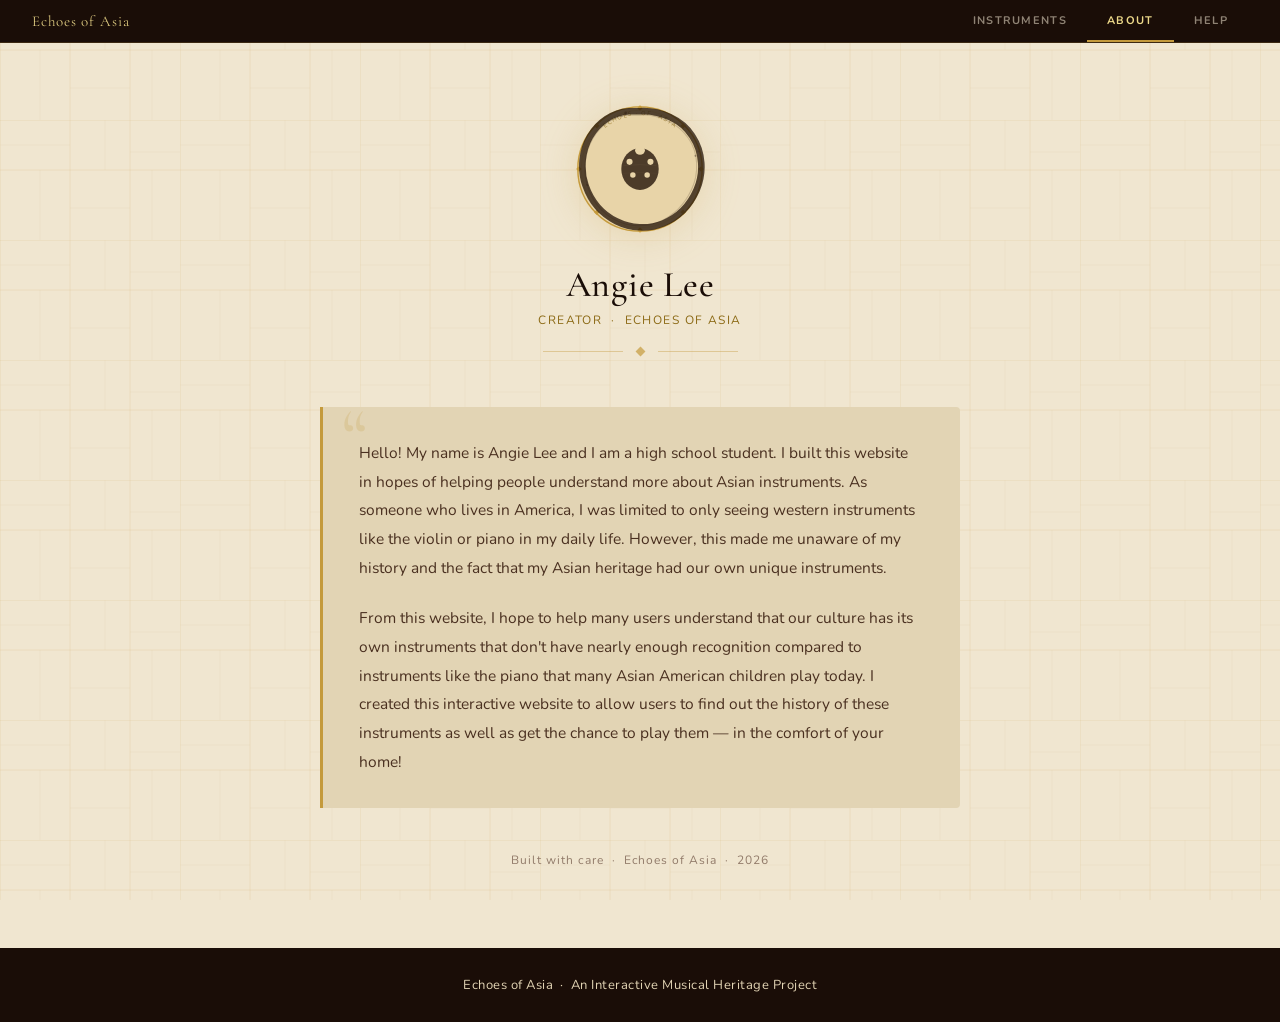
==== about.html @ 05182fd3 "Try ink brush + xun silhouette logo design" ====
<!DOCTYPE html>
<html lang="en">
<head>
  <meta charset="UTF-8"/>
  <meta name="viewport" content="width=device-width, initial-scale=1.0"/>
  <title>About · Echoes of Asia</title>
  <link rel="preconnect" href="https://fonts.googleapis.com">
  <link rel="preconnect" href="https://fonts.gstatic.com" crossorigin>
  <link href="https://fonts.googleapis.com/css2?family=Cormorant+Garamond:wght@300;400;500;600;700&family=Nunito:wght@400;600;700&display=swap" rel="stylesheet">
  <link rel="stylesheet" href="styles.css"/>
  <style>
    .about-page { max-width: 720px; margin: 0 auto; padding: 60px 40px 80px; }

    .about-nav {
      display: flex;
      align-items: center;
      justify-content: space-between;
      padding: 18px 40px;
      max-width: 720px;
      margin: 0 auto;
    }

    .about-hero {
      text-align: center;
      margin-bottom: 52px;
      position: relative;
    }

    .about-avatar {
      width: 96px;
      height: 96px;
      border-radius: 50%;
      border: 2px solid var(--gold);
      margin: 0 auto 24px;
      display: flex;
      align-items: center;
      justify-content: center;
      background: var(--parchment-dark);
      overflow: hidden;
    }

    /* Ink-brush monogram inside the avatar circle */
    .about-avatar svg { width: 56px; height: 56px; color: var(--ink-mid); }

    .about-name {
      font-family: var(--font-display);
      font-size: 36px;
      font-weight: 500;
      color: var(--ink);
      letter-spacing: 0.02em;
      margin-bottom: 6px;
    }

    .about-role {
      font-size: 12px;
      letter-spacing: 0.12em;
      text-transform: uppercase;
      color: var(--gold-dark);
      margin-bottom: 20px;
    }

    .about-divider {
      display: flex;
      align-items: center;
      gap: 14px;
      justify-content: center;
      margin: 0 auto 48px;
    }
    .about-divider .line { flex: 1; max-width: 80px; height: 1px; background: var(--gold); opacity: 0.4; }
    .about-divider .diamond {
      width: 7px; height: 7px;
      background: var(--gold);
      transform: rotate(45deg);
      opacity: 0.7;
    }

    .about-body {
      background: var(--parchment-dark);
      border-left: 3px solid var(--gold);
      padding: 32px 36px;
      border-radius: 0 4px 4px 0;
      position: relative;
    }

    .about-body::before {
      content: '\201C';
      font-family: var(--font-display);
      font-size: 80px;
      color: var(--gold);
      opacity: 0.2;
      position: absolute;
      top: -10px;
      left: 18px;
      line-height: 1;
      pointer-events: none;
    }

    .about-body p {
      font-family: var(--font-body);
      font-size: 15.5px;
      line-height: 1.85;
      color: var(--ink-mid);
      position: relative;
      z-index: 1;
    }

    .about-footer-note {
      text-align: center;
      margin-top: 44px;
      font-size: 12px;
      letter-spacing: 0.08em;
      color: var(--ink-light);
      opacity: 0.8;
    }

    @media (max-width: 680px) {
      .about-page { padding: 40px 20px 60px; }
      .about-nav  { padding: 18px 20px; }
      .about-body { padding: 24px 22px; }
      .about-name { font-size: 28px; }
    }
  </style>
</head>
<body>
<div class="page-content">

  <!-- TOP NAV -->
  <nav class="top-nav">
    <a href="index.html" class="top-nav-brand">Echoes of Asia</a>
    <a href="index.html" class="top-nav-tab">Instruments</a>
    <a href="about.html" class="top-nav-tab active">About</a>
    <a href="help.html"  class="top-nav-tab">Help</a>
  </nav>

  <div class="about-page">

    <!-- HERO -->
    <div class="about-hero">
      <div class="about-logo-wrap">
        <svg class="about-logo-mark" viewBox="0 0 240 240" fill="none" xmlns="http://www.w3.org/2000/svg" aria-label="Echoes of Asia">
          <defs><path id="about-logo-arc" d="M 22,120 A 98,98 0 0 1 218,120"/></defs>
          <!-- Parchment fill -->
          <circle cx="120" cy="120" r="115" fill="#E8D4A8"/>
          <!-- Double border -->
          <circle cx="120" cy="120" r="113" stroke="#C49A3C" stroke-width="2.5"/>
          <circle cx="120" cy="120" r="107" stroke="#C49A3C" stroke-width="0.7" stroke-opacity="0.5"/>
          <!-- 8 diamond marks -->
          <g fill="#C49A3C">
            <rect transform="translate(120,9) rotate(45)"       x="-3.5" y="-3.5" width="7" height="7"/>
            <rect transform="translate(198.5,41.5) rotate(45)"  x="-3.5" y="-3.5" width="7" height="7"/>
            <rect transform="translate(231,120) rotate(45)"     x="-3.5" y="-3.5" width="7" height="7"/>
            <rect transform="translate(198.5,198.5) rotate(45)" x="-3.5" y="-3.5" width="7" height="7"/>
            <rect transform="translate(120,231) rotate(45)"     x="-3.5" y="-3.5" width="7" height="7"/>
            <rect transform="translate(41.5,198.5) rotate(45)"  x="-3.5" y="-3.5" width="7" height="7"/>
            <rect transform="translate(9,120) rotate(45)"       x="-3.5" y="-3.5" width="7" height="7"/>
            <rect transform="translate(41.5,41.5) rotate(45)"   x="-3.5" y="-3.5" width="7" height="7"/>
          </g>
          <!-- Arced name text -->
          <text font-family="Nunito,sans-serif" font-size="10.5" fill="#8B6914" fill-opacity="0.78" letter-spacing="2.8">
            <textPath href="#about-logo-arc" startOffset="50%" text-anchor="middle">ECHOES · OF · ASIA</textPath>
          </text>
          <!-- Ink brush outer ring -->
          <path d="M 120,15 C 157,13 196,30 215,60 C 235,90 236,128 223,158 C 210,188 189,208 162,219 C 135,230 103,228 77,215 C 51,202 31,179 21,150 C 11,121 14,87 29,61 C 44,35 70,17 100,15 Z" stroke="#2A1A0E" stroke-width="12" stroke-opacity="0.78" fill="none" stroke-linecap="round" stroke-linejoin="round"/>
          <!-- Secondary inner ring for layered brush feel -->
          <path d="M 120,22 C 154,20 190,37 208,64 C 227,91 227,129 214,157 C 201,185 181,205 155,216 C 129,227 100,225 76,213 C 52,201 34,180 25,152 C 16,124 19,91 34,65 C 49,39 74,23 102,22 Z" stroke="#2A1A0E" stroke-width="2" stroke-opacity="0.18" fill="none"/>
          <!-- Ink splatter dots -->
          <g fill="#2A1A0E">
            <circle cx="94"  cy="18"  r="2.5" opacity="0.40"/>
            <circle cx="87"  cy="24"  r="1.5" opacity="0.26"/>
            <circle cx="221" cy="96"  r="2"   opacity="0.36"/>
            <circle cx="226" cy="88"  r="1.5" opacity="0.24"/>
            <circle cx="24"  cy="149" r="2"   opacity="0.32"/>
          </g>
          <!-- Xun silhouette -->
          <ellipse cx="120" cy="120" rx="34" ry="38" fill="#2A1A0E" fill-opacity="0.82"/>
          <ellipse cx="120" cy="86" rx="9" ry="8" fill="#E8D4A8"/>
          <circle cx="101" cy="107" r="5.5" fill="#E8D4A8"/>
          <circle cx="139" cy="107" r="5.5" fill="#E8D4A8"/>
          <circle cx="107" cy="131" r="5"   fill="#E8D4A8"/>
          <circle cx="133" cy="131" r="5"   fill="#E8D4A8"/>
          <path d="M 90,114 Q 120,110 150,114" stroke="#E8D4A8" stroke-width="0.8" stroke-opacity="0.10" fill="none"/>
          <path d="M 88,128 Q 120,124 152,128" stroke="#E8D4A8" stroke-width="0.6" stroke-opacity="0.08" fill="none"/>
        </svg>
      </div>
      <h1 class="about-name">Angie Lee</h1>
      <p class="about-role">Creator &nbsp;·&nbsp; Echoes of Asia</p>

      <div class="about-divider">
        <div class="line"></div>
        <div class="diamond"></div>
        <div class="line"></div>
      </div>
    </div>

    <!-- BIO -->
    <div class="about-body">
      <p>
        Hello! My name is Angie Lee and I am a high school student. I built this website in hopes of helping people understand more about Asian instruments. As someone who lives in America, I was limited to only seeing western instruments like the violin or piano in my daily life. However, this made me unaware of my history and the fact that my Asian heritage had our own unique instruments.
      </p>
      <br>
      <p>
        From this website, I hope to help many users understand that our culture has its own instruments that don't have nearly enough recognition compared to instruments like the piano that many Asian American children play today. I created this interactive website to allow users to find out the history of these instruments as well as get the chance to play them — in the comfort of your home!
      </p>
    </div>

    <p class="about-footer-note">Built with care &nbsp;·&nbsp; Echoes of Asia &nbsp;·&nbsp; 2026</p>

  </div>

  <footer class="site-footer">
    Echoes of Asia &nbsp;·&nbsp; An Interactive Musical Heritage Project
  </footer>

</div>
</body>
</html>
---- styles.css ----
:root {
  --parchment:      #F0E6D0;
  --parchment-dark: #E2D4B4;
  --parchment-deep: #CEBC96;
  --ink:            #1A0D07;
  --ink-mid:        #4A3020;
  --ink-light:      #7A6050;
  --gold:           #C49A3C;
  --gold-dark:      #8B6914;
  --gold-pale:      #EDD98A;
  --vermillion:     #8B2A1A;
  --sage:           #4A6741;
  --sage-light:     #7A9A6A;

  --font-display: 'Cormorant Garamond', Georgia, serif;
  --font-body:    'Nunito', sans-serif;
}

* { box-sizing: border-box; margin: 0; padding: 0; }

body {
  background-color: var(--parchment);
  font-family: var(--font-body);
  color: var(--ink);
  min-height: 100vh;
  overflow-x: hidden;
}

/* ── SHOJI SCREEN BACKGROUND ── */
body::before {
  content: '';
  position: fixed;
  inset: 0;
  pointer-events: none;
  z-index: 0;
  background-image: url("data:image/svg+xml,%3Csvg xmlns='http://www.w3.org/2000/svg' width='180' height='120'%3E%3C!-- tile border lines (align with adjacent tiles to form continuous grid) --%3E%3Cline x1='0' y1='0' x2='180' y2='0' stroke='%23C49A3C' stroke-width='1' opacity='0.18'/%3E%3Cline x1='0' y1='0' x2='0' y2='120' stroke='%23C49A3C' stroke-width='1' opacity='0.18'/%3E%3C!-- primary interior — full-span, unequal divisions --%3E%3Cline x1='0' y1='50' x2='180' y2='50' stroke='%23C49A3C' stroke-width='0.9' opacity='0.15'/%3E%3Cline x1='70' y1='0' x2='70' y2='120' stroke='%23C49A3C' stroke-width='0.9' opacity='0.15'/%3E%3Cline x1='130' y1='0' x2='130' y2='120' stroke='%23C49A3C' stroke-width='0.9' opacity='0.15'/%3E%3C!-- secondary — partial lines (T-intersections, shoji character) --%3E%3Cline x1='0' y1='25' x2='70' y2='25' stroke='%23C49A3C' stroke-width='0.5' opacity='0.1'/%3E%3Cline x1='105' y1='0' x2='105' y2='50' stroke='%23C49A3C' stroke-width='0.5' opacity='0.1'/%3E%3Cline x1='130' y1='32' x2='180' y2='32' stroke='%23C49A3C' stroke-width='0.5' opacity='0.1'/%3E%3Cline x1='40' y1='50' x2='40' y2='120' stroke='%23C49A3C' stroke-width='0.5' opacity='0.1'/%3E%3Cline x1='70' y1='88' x2='130' y2='88' stroke='%23C49A3C' stroke-width='0.5' opacity='0.1'/%3E%3Cline x1='152' y1='50' x2='152' y2='120' stroke='%23C49A3C' stroke-width='0.5' opacity='0.1'/%3E%3C/svg%3E");
  background-size: 180px 120px;
  background-repeat: repeat;
}

.page-content { position: relative; z-index: 1; }

/* ── SITE HEADER ── */
.site-header {
  background: var(--parchment-dark);
  border-bottom: 2px solid var(--gold);
  padding: 56px 32px 48px;
  text-align: center;
  position: relative;
  overflow: hidden;
}

.header-nature {
  position: absolute;
  inset: 0;
  width: 100%;
  height: 100%;
  opacity: 0.09;
  pointer-events: none;
}

/* ── TOP NAV TABS ── */
.top-nav {
  background: var(--ink);
  display: flex;
  align-items: stretch;
  padding: 0 32px;
  position: sticky;
  top: 0;
  z-index: 100;
  border-bottom: 1px solid rgba(196,154,60,0.2);
}

.top-nav-brand {
  font-family: var(--font-display);
  font-size: 15px;
  color: var(--gold-pale);
  letter-spacing: 0.06em;
  text-decoration: none;
  padding: 12px 0;
  margin-right: auto;
  opacity: 0.9;
  align-self: center;
}

.top-nav-tab {
  font-family: var(--font-body);
  font-size: 11px;
  font-weight: 700;
  letter-spacing: 0.12em;
  text-transform: uppercase;
  color: rgba(240,230,208,0.55);
  text-decoration: none;
  padding: 0 20px;
  display: flex;
  align-items: center;
  border-bottom: 2px solid transparent;
  transition: color 0.18s, border-color 0.18s;
}

.top-nav-tab:hover { color: var(--gold-pale); }

.top-nav-tab.active {
  color: var(--gold-pale);
  border-bottom-color: var(--gold);
}

.header-content { position: relative; z-index: 1; }

.site-eyebrow {
  font-size: 11px;
  font-weight: 700;
  letter-spacing: 3px;
  text-transform: uppercase;
  color: var(--gold-dark);
  margin-bottom: 16px;
}

.site-title {
  font-family: var(--font-display);
  font-size: 64px;
  font-weight: 600;
  color: var(--ink);
  letter-spacing: 4px;
  line-height: 1.1;
  margin-bottom: 14px;
}

.site-subtitle {
  font-size: 14px;
  color: var(--ink-mid);
  max-width: 440px;
  margin: 0 auto 28px;
  line-height: 1.8;
}

.header-ornament {
  display: flex;
  align-items: center;
  gap: 14px;
  justify-content: center;
}

.ornament-line {
  flex: 1;
  max-width: 160px;
  height: 1px;
  background: var(--gold);
  opacity: 0.5;
}

.ornament-diamond {
  width: 7px;
  height: 7px;
  background: var(--gold);
  transform: rotate(45deg);
}

/* ── PERIOD SECTION ── */
.period-section {
  padding: 72px 32px;
  position: relative;
  overflow: hidden;
}

.period-section:nth-child(even) {
  background: rgba(0,0,0,0.025);
}

.period-nature {
  position: absolute;
  top: 0; right: 0;
  height: 100%;
  opacity: 0.07;
  pointer-events: none;
}

.period-header {
  text-align: center;
  margin-bottom: 52px;
  position: relative;
}

.period-rule {
  position: absolute;
  top: 50%;
  left: 0; right: 0;
  height: 1px;
  background: var(--gold);
  opacity: 0.25;
}

.period-label {
  display: inline-block;
  background: var(--parchment);
  padding: 10px 36px;
  border: 1.5px solid rgba(196,154,60,0.6);
  position: relative;
  z-index: 1;
}

.period-section:nth-child(even) .period-label {
  background: #EAD9BB;
}

.period-era {
  display: block;
  font-family: var(--font-display);
  font-size: 30px;
  font-weight: 600;
  color: var(--ink);
  letter-spacing: 2px;
}

.period-dates {
  display: block;
  font-size: 11px;
  font-weight: 700;
  letter-spacing: 2px;
  text-transform: uppercase;
  color: var(--ink-light);
  margin-top: 3px;
}

/* ── INSTRUMENT GRID ── */
.instruments-grid {
  display: grid;
  grid-template-columns: repeat(3, 1fr);
  gap: 24px;
  max-width: 880px;
  margin: 0 auto;
}

/* ── INSTRUMENT CARD ── */
.instrument-card {
  display: block;
  text-decoration: none;
  color: inherit;
  background: var(--parchment);
  border: 1.5px solid rgba(196,154,60,0.55);
  padding: 28px 22px 24px;
  position: relative;
  transition: transform 0.22s, box-shadow 0.22s;
}

.instrument-card:hover {
  transform: translateY(-5px);
  box-shadow: 0 14px 36px rgba(196,154,60,0.18);
}

/* Corner decorations */
.instrument-card .c {
  position: absolute;
  width: 11px;
  height: 11px;
  border-color: var(--gold);
  border-style: solid;
}
.c.tl { top: 5px;  left: 5px;  border-width: 1.5px 0 0 1.5px; }
.c.tr { top: 5px;  right: 5px; border-width: 1.5px 1.5px 0 0; }
.c.bl { bottom: 5px; left: 5px;  border-width: 0 0 1.5px 1.5px; }
.c.br { bottom: 5px; right: 5px; border-width: 0 1.5px 1.5px 0; }

.card-icon-area {
  height: 90px;
  display: flex;
  align-items: center;
  justify-content: center;
  margin-bottom: 18px;
  color: var(--ink-mid);
}

.card-icon-area svg { width: 72px; height: 72px; }

.region-badge {
  display: inline-block;
  font-size: 9px;
  font-weight: 700;
  letter-spacing: 1.2px;
  text-transform: uppercase;
  padding: 3px 9px;
  margin-bottom: 10px;
  border: 1px solid;
}

.badge-east     { background: rgba(196,154,60,0.12); color: var(--gold-dark);   border-color: rgba(196,154,60,0.3); }
.badge-southeast{ background: rgba(74,103,65,0.10);  color: var(--sage);         border-color: rgba(74,103,65,0.25); }
.badge-south    { background: rgba(139,42,26,0.08);  color: var(--vermillion);   border-color: rgba(139,42,26,0.2); }

.card-name {
  font-family: var(--font-display);
  font-size: 26px;
  font-weight: 600;
  color: var(--ink);
  margin-bottom: 2px;
  line-height: 1.1;
}

.card-native {
  font-family: var(--font-display);
  font-size: 15px;
  color: var(--ink-light);
  margin-bottom: 10px;
}

.card-desc {
  font-size: 12.5px;
  color: var(--ink-mid);
  line-height: 1.75;
  margin-bottom: 16px;
}

.card-interact {
  font-size: 11px;
  font-weight: 700;
  letter-spacing: 0.8px;
  text-transform: uppercase;
  color: var(--gold-dark);
  border-top: 1px solid rgba(196,154,60,0.25);
  padding-top: 12px;
  margin-top: auto;
}

/* ── FOOTER ── */
.site-footer {
  background: var(--ink);
  color: var(--parchment-dark);
  text-align: center;
  padding: 28px;
  font-size: 13px;
  letter-spacing: 0.5px;
  position: relative;
  z-index: 1;
}

/* ════════════════════════════════════════
   INSTRUMENT DETAIL PAGE
════════════════════════════════════════ */

.detail-nav {
  background: var(--parchment-dark);
  border-bottom: 1px solid rgba(196,154,60,0.4);
  padding: 16px 32px;
  display: flex;
  align-items: center;
  gap: 20px;
}

.back-btn {
  display: flex;
  align-items: center;
  gap: 7px;
  text-decoration: none;
  color: var(--ink-mid);
  font-size: 12px;
  font-weight: 700;
  letter-spacing: 1px;
  text-transform: uppercase;
  transition: color 0.2s;
}

.back-btn:hover { color: var(--ink); }

.detail-period-tag {
  font-size: 11px;
  font-weight: 700;
  letter-spacing: 1.5px;
  text-transform: uppercase;
  color: var(--ink-light);
  margin-left: auto;
}

/* Detail hero */
.detail-hero {
  background: var(--parchment-dark);
  border-bottom: 2px solid var(--gold);
  padding: 52px 40px;
  position: relative;
  overflow: hidden;
  display: flex;
  align-items: center;
  gap: 48px;
}

.detail-hero-nature {
  position: absolute;
  right: 0; top: 0;
  height: 100%;
  opacity: 0.1;
  pointer-events: none;
}

.detail-icon {
  flex-shrink: 0;
  width: 110px;
  height: 110px;
  color: var(--ink-mid);
  position: relative;
  z-index: 1;
}

.detail-title-block { position: relative; z-index: 1; }

.detail-name {
  font-family: var(--font-display);
  font-size: 56px;
  font-weight: 600;
  color: var(--ink);
  letter-spacing: 3px;
  line-height: 1;
  margin-bottom: 6px;
}

.detail-native {
  font-family: var(--font-display);
  font-size: 24px;
  color: var(--ink-light);
  margin-bottom: 14px;
}

.detail-badges { display: flex; gap: 10px; flex-wrap: wrap; }

/* Info blocks */
.info-section {
  max-width: 760px;
  margin: 0 auto;
  padding: 52px 40px;
}

.info-block {
  margin-bottom: 36px;
  padding: 26px 30px;
  background: var(--parchment-dark);
  border-left: 3px solid var(--gold);
  position: relative;
}

.info-block::after {
  content: '';
  position: absolute;
  inset: 6px;
  border: 1px solid rgba(196,154,60,0.15);
  pointer-events: none;
}

.info-label {
  font-size: 10px;
  font-weight: 700;
  letter-spacing: 2.5px;
  text-transform: uppercase;
  color: var(--gold-dark);
  margin-bottom: 10px;
}

.info-text {
  font-size: 15px;
  color: var(--ink-mid);
  line-height: 1.95;
}

.play-cta {
  text-align: center;
  padding: 40px 40px 72px;
}

.play-btn {
  display: inline-flex;
  align-items: center;
  gap: 14px;
  background: var(--ink);
  color: var(--parchment);
  font-family: var(--font-body);
  font-size: 14px;
  font-weight: 700;
  letter-spacing: 2px;
  text-transform: uppercase;
  padding: 20px 52px;
  border: none;
  cursor: pointer;
  position: relative;
  transition: background 0.2s;
}

.play-btn::before, .play-btn::after {
  content: '';
  position: absolute;
  top: 5px; bottom: 5px;
  width: 1px;
  background: rgba(255,255,255,0.15);
}
.play-btn::before { left: 14px; }
.play-btn::after  { right: 14px; }

.play-btn:hover { background: var(--ink-mid); }

/* ════════════════════════════════════════
   PLAY INTERFACE
════════════════════════════════════════ */

#play-view {
  display: none;
  position: fixed;
  inset: 0;
  flex-direction: column;
  background: #110900;
  z-index: 200;
  overflow-y: auto;
  -webkit-overflow-scrolling: touch;
}

#play-view.active { display: flex; }

.play-topbar {
  display: flex;
  align-items: center;
  gap: 12px;
  padding: 14px 20px;
  border-bottom: 1px solid rgba(255,255,255,0.08);
  flex-shrink: 0;
}

.play-home-btn {
  font-size: 11px;
  font-weight: 700;
  letter-spacing: 0.1em;
  text-transform: uppercase;
  color: rgba(240,230,208,0.45);
  text-decoration: none;
  padding: 5px 10px;
  border: 1px solid rgba(255,255,255,0.12);
  border-radius: 3px;
  white-space: nowrap;
  transition: color 0.18s, border-color 0.18s;
  flex-shrink: 0;
}

.play-home-btn:hover {
  color: var(--gold-pale);
  border-color: rgba(196,154,60,0.5);
}

.play-instrument-name {
  font-family: var(--font-display);
  font-size: 22px;
  font-weight: 500;
  color: var(--parchment-dark);
  letter-spacing: 1.5px;
}

.exit-btn {
  background: none;
  border: 1px solid rgba(255,255,255,0.25);
  color: rgba(255,255,255,0.6);
  padding: 7px 18px;
  font-family: var(--font-body);
  font-size: 11px;
  font-weight: 700;
  letter-spacing: 1.5px;
  text-transform: uppercase;
  cursor: pointer;
  transition: all 0.2s;
}

.exit-btn:hover {
  background: rgba(255,255,255,0.08);
  color: rgba(255,255,255,0.9);
}

.play-area {
  flex: 1;
  display: flex;
  align-items: center;
  justify-content: center;
  padding: 24px;
  touch-action: none;
}

.play-footer {
  padding: 14px 24px;
  text-align: center;
  border-top: 1px solid rgba(255,255,255,0.06);
}

.play-hint {
  font-size: 12px;
  color: rgba(255,255,255,0.45);
  letter-spacing: 0.3px;
  line-height: 1.7;
  white-space: pre-line; /* lets us use \n if needed */
}

/* ── STRING INTERFACE ── */
.string-wrap {
  width: 100%;
  max-width: 420px;
}

.string-row {
  position: relative;
  height: 36px;
  margin: 4px 0;
  display: flex;
  align-items: center;
  cursor: crosshair;
  touch-action: none;
}

.string-line {
  position: absolute;
  left: 0; right: 48px;
  height: 2px;
  background: linear-gradient(90deg, transparent 0%, var(--sc, var(--gold-pale)) 12%, var(--sc, var(--gold-pale)) 88%, transparent 100%);
  opacity: 0.55;
  transition: opacity 0.1s;
}

.string-row.active .string-line {
  opacity: 1;
  animation: vibrate 0.45s ease-out forwards;
}

@keyframes vibrate {
  0%   { transform: translateY(0); }
  15%  { transform: translateY(-5px); }
  30%  { transform: translateY(4px); }
  50%  { transform: translateY(-2px); }
  70%  { transform: translateY(1px); }
  100% { transform: translateY(0); }
}

.string-note-tag {
  position: absolute;
  right: 0;
  font-size: 11px;
  color: rgba(255,255,255,0.25);
  font-weight: 700;
  letter-spacing: 0.5px;
  width: 42px;
  text-align: right;
}

/* ── WIND INTERFACE ── */
.wind-wrap {
  width: 100%;
  max-width: 340px;
  text-align: center;
  display: flex;
  flex-direction: column;
  align-items: center;
  gap: 28px;
}

.breath-track {
  width: 100%;
  height: 5px;
  background: rgba(255,255,255,0.08);
  border-radius: 3px;
  overflow: hidden;
}

.breath-fill {
  height: 100%;
  width: 0%;
  background: var(--gold-pale);
  border-radius: 3px;
  transition: width 0.04s linear;
}

.blow-label {
  font-size: 12px;
  color: rgba(255,255,255,0.35);
  letter-spacing: 1px;
}

.note-display {
  font-family: var(--font-display);
  font-size: 42px;
  color: var(--parchment-dark);
  letter-spacing: 3px;
  min-height: 52px;
}

.holes-grid {
  display: flex;
  gap: 14px;
  justify-content: center;
  flex-wrap: wrap;
}

.hole-btn {
  width: 58px;
  height: 58px;
  border-radius: 50%;
  border: 2px solid rgba(196,154,60,0.5);
  background: rgba(196,154,60,0.06);
  color: var(--gold-pale);
  font-size: 13px;
  font-weight: 700;
  cursor: pointer;
  touch-action: none;
  -webkit-user-select: none;
  user-select: none;
  transition: background 0.1s, border-color 0.1s;
  display: flex;
  align-items: center;
  justify-content: center;
}

.hole-btn.pressed {
  background: rgba(196,154,60,0.45);
  border-color: var(--gold-pale);
}

.hold-blow-btn {
  margin-top: 8px;
  padding: 16px 36px;
  background: rgba(196,154,60,0.08);
  border: 1.5px solid rgba(196,154,60,0.4);
  border-radius: 50px;
  color: var(--gold-pale);
  font-family: var(--font-body);
  font-size: 13px;
  font-weight: 700;
  letter-spacing: 1px;
  cursor: pointer;
  touch-action: none;
  -webkit-user-select: none;
  user-select: none;
  transition: background 0.1s;
}

.hold-blow-btn:active {
  background: rgba(196,154,60,0.35);
}

/* ── PERCUSSION INTERFACE ── */
.perc-wrap {
  width: 100%;
  max-width: 440px;
}

/* Gamelan bars */
.gamelan-bars {
  display: flex;
  flex-direction: column;
  gap: 10px;
}

.gbar {
  border: 1.5px solid rgba(196,154,60,0.4);
  background: rgba(196,154,60,0.07);
  display: flex;
  align-items: center;
  justify-content: space-between;
  padding: 0 20px;
  cursor: pointer;
  touch-action: none;
  -webkit-user-select: none;
  user-select: none;
  transition: background 0.06s;
  border-radius: 3px;
}

.gbar:nth-child(1) { height: 62px; }
.gbar:nth-child(2) { height: 57px; margin: 0 6px; }
.gbar:nth-child(3) { height: 52px; margin: 0 12px; }
.gbar:nth-child(4) { height: 47px; margin: 0 18px; }
.gbar:nth-child(5) { height: 42px; margin: 0 24px; }

.gbar.hit { background: rgba(196,154,60,0.38); }

.gbar-name {
  font-family: var(--font-display);
  font-size: 17px;
  color: var(--parchment-dark);
  letter-spacing: 1px;
}

.gbar-note {
  font-size: 11px;
  color: rgba(255,255,255,0.25);
  font-weight: 600;
}

/* Tabla two drums */
.tabla-pair {
  display: grid;
  grid-template-columns: 1fr 1fr;
  gap: 20px;
}

.tabla-drum {
  aspect-ratio: 1;
  border-radius: 50%;
  border: 2px solid rgba(196,154,60,0.45);
  background: rgba(196,154,60,0.07);
  display: flex;
  flex-direction: column;
  align-items: center;
  justify-content: center;
  gap: 6px;
  cursor: pointer;
  touch-action: none;
  -webkit-user-select: none;
  user-select: none;
  transition: background 0.06s;
}

.tabla-drum.hit { background: rgba(196,154,60,0.35); }

.drum-name {
  font-family: var(--font-display);
  font-size: 20px;
  color: var(--parchment-dark);
  letter-spacing: 1px;
}

.drum-sub {
  font-size: 10px;
  font-weight: 700;
  letter-spacing: 1px;
  color: rgba(255,255,255,0.3);
  text-transform: uppercase;
}

/* Janggu hourglass */
.janggu-pair {
  display: grid;
  grid-template-columns: 1fr 1fr;
  gap: 24px;
}

.janggu-head {
  border: 2px solid rgba(196,154,60,0.45);
  background: rgba(196,154,60,0.07);
  border-radius: 50% / 15%;
  aspect-ratio: 0.8;
  display: flex;
  flex-direction: column;
  align-items: center;
  justify-content: center;
  gap: 8px;
  cursor: pointer;
  touch-action: none;
  -webkit-user-select: none;
  user-select: none;
  transition: background 0.06s;
}

.janggu-head.hit { background: rgba(196,154,60,0.35); }

/* ── KEYBOARD HINT ── */
.kb-hint {
  font-size: 11px;
  color: var(--ink-light);
  opacity: 0.65;
  margin-top: 6px;
  letter-spacing: 0.03em;
}

/* ── INSTRUMENT PHOTO ── */
.instrument-photo-wrap {
  margin-bottom: 28px;
}

.instrument-photo {
  width: 100%;
  max-height: 320px;
  object-fit: contain;
  display: block;
  border-radius: 6px;
  border: 1px solid rgba(196,154,60,0.35);
  background: rgba(226,212,180,0.35); /* parchment fill behind the image */
  filter: sepia(0.42) contrast(1.06) brightness(0.93) saturate(0.85);
  box-shadow: 0 2px 12px rgba(26,13,7,0.12);
}

/* ── RESPONSIVE ── */
@media (max-width: 680px) {
  .site-title { font-size: 40px; }
  .instruments-grid { grid-template-columns: 1fr; max-width: 380px; }
  .detail-hero { flex-direction: column; gap: 24px; }
  .detail-name { font-size: 38px; }
  .info-section { padding: 36px 20px; }
  .period-section { padding: 52px 20px; }
}

/* ══════════════════════════════════════════
   HERO ENTRANCE ANIMATIONS
══════════════════════════════════════════ */
@keyframes hero-fade-up {
  from { opacity: 0; transform: translateY(22px); }
  to   { opacity: 1; transform: none; }
}
/* Logo animates in first, then text follows */
.site-logo-wrap  { animation: hero-fade-up 0.75s 0s    both ease; }
.site-eyebrow    { animation: hero-fade-up 0.7s  0.28s both ease; }
.site-title      { animation: hero-fade-up 0.8s  0.44s both ease; }
.site-subtitle   { animation: hero-fade-up 0.7s  0.62s both ease; }
.header-ornament { animation: hero-fade-up 0.6s  0.80s both ease; }

/* ── LOGO MARK ── */
.site-logo-wrap {
  margin-bottom: 22px;
  display: flex;
  justify-content: center;
}
.site-logo-mark {
  width: 110px;
  height: 110px;
  display: block;
  filter: drop-shadow(0 3px 14px rgba(196,154,60,0.28));
}

/* About-page logo (larger, standalone) */
.about-logo-wrap {
  display: flex;
  flex-direction: column;
  align-items: center;
  gap: 10px;
  margin-bottom: 28px;
}
.about-logo-mark {
  width: 132px;
  height: 132px;
  filter: drop-shadow(0 4px 18px rgba(196,154,60,0.22));
}
.about-logo-sub {
  font-size: 11px;
  letter-spacing: 0.18em;
  text-transform: uppercase;
  color: var(--gold-dark);
  opacity: 0.75;
}

/* ══════════════════════════════════════════
   SCROLL FADE-UP ANIMATIONS
══════════════════════════════════════════ */
.fade-up {
  opacity: 0;
  transform: translateY(28px);
  transition: opacity 0.6s ease, transform 0.6s ease;
}
.fade-up.visible {
  opacity: 1;
  transform: none;
}

/* ══════════════════════════════════════════
   ORIGINS / ASIA MAP SECTION
══════════════════════════════════════════ */
.origins-section {
  padding: 80px 40px 60px;
  max-width: 1080px;
  margin: 0 auto;
}

.origins-header {
  text-align: center;
  margin-bottom: 52px;
}

.origins-title {
  font-family: var(--font-display);
  font-size: 34px;
  font-weight: 500;
  color: var(--ink);
  letter-spacing: 0.02em;
  margin-bottom: 8px;
}

.origins-sub {
  font-size: 13px;
  color: var(--ink-light);
  letter-spacing: 0.08em;
  text-transform: uppercase;
}

.map-and-panel {
  display: flex;
  gap: 36px;
  align-items: flex-start;
}

/* SVG map */
.asia-map {
  flex: 1;
  min-width: 0;
  border-radius: 8px;
  border: 1px solid rgba(196,154,60,0.2);
  background: rgba(232,220,190,0.35);
  cursor: default;
}

/* region blobs */
.map-blob {
  fill: var(--gold);
  fill-opacity: 0.12;
  stroke: var(--gold);
  stroke-opacity: 0.4;
  stroke-width: 1.5;
  cursor: pointer;
  transition: fill-opacity 0.25s, stroke-opacity 0.25s, filter 0.25s;
}
.map-blob-sub {
  stroke-width: 1;
}
.map-blob:hover,
.map-blob.active {
  fill-opacity: 0.30;
  stroke-opacity: 0.85;
  filter: drop-shadow(0 0 8px rgba(196,154,60,0.55));
}
.map-blob.active { fill-opacity: 0.28; }

/* instrument dots */
.inst-dot {
  fill: var(--gold-dark);
  opacity: 0.65;
  cursor: pointer;
  transition: opacity 0.2s;
}
.inst-dot:hover { opacity: 1; }
.inst-dot.pulsing {
  animation: dot-pulse 1.6s ease-in-out infinite;
}
@keyframes dot-pulse {
  0%, 100% { r: 7; opacity: 0.85; }
  50%       { r: 9.5; opacity: 1; }
}

/* map text */
.map-region-label {
  font-family: var(--font-body);
  font-size: 9px;
  font-weight: 700;
  fill: var(--ink-mid);
  fill-opacity: 0.45;
  letter-spacing: 0.12em;
  text-transform: uppercase;
  pointer-events: none;
  user-select: none;
}

/* floating tooltip */
.map-tooltip {
  position: fixed;
  background: var(--ink);
  color: var(--parchment);
  font-family: var(--font-display);
  font-size: 14px;
  padding: 5px 11px 6px;
  border-radius: 4px;
  pointer-events: none;
  opacity: 0;
  transition: opacity 0.15s;
  z-index: 300;
  white-space: nowrap;
  border: 1px solid rgba(196,154,60,0.3);
}
.map-tooltip.show { opacity: 1; }

/* right panel */
.map-panel {
  width: 240px;
  flex-shrink: 0;
  min-height: 300px;
}

.map-panel-title {
  font-family: var(--font-display);
  font-size: 22px;
  font-weight: 500;
  color: var(--ink);
  padding-bottom: 12px;
  margin-bottom: 6px;
  border-bottom: 1px solid rgba(196,154,60,0.35);
}

.map-inst-link {
  display: flex;
  align-items: center;
  gap: 12px;
  padding: 11px 0;
  text-decoration: none;
  color: inherit;
  border-bottom: 1px solid rgba(26,13,7,0.06);
  transition: color 0.15s, transform 0.15s;
}
.map-inst-link:hover {
  color: var(--gold-dark);
  transform: translateX(3px);
}

.map-inst-icon {
  width: 34px;
  height: 34px;
  flex-shrink: 0;
  color: var(--ink-mid);
  opacity: 0.65;
}

.map-inst-name {
  font-family: var(--font-display);
  font-size: 16px;
  color: var(--ink);
}

.map-inst-sub {
  font-size: 11px;
  color: var(--ink-light);
  letter-spacing: 0.04em;
  margin-top: 1px;
}

.map-empty-state {
  display: flex;
  flex-direction: column;
  align-items: center;
  justify-content: center;
  gap: 14px;
  min-height: 260px;
  text-align: center;
  color: var(--ink-light);
  font-size: 13px;
  letter-spacing: 0.04em;
  opacity: 0.7;
}

@media (max-width: 800px) {
  .map-and-panel { flex-direction: column; }
  .map-panel { width: 100%; min-height: unset; }
  .origins-section { padding: 60px 20px; }
}

/* ══════════════════════════════════════════
   AUDIO VISUALIZER CANVAS
══════════════════════════════════════════ */
.viz-canvas {
  display: block;
  width: 100%;
  height: 52px;
  opacity: 0.75;
  margin-top: 14px;
  border-radius: 4px;
}

/* ══════════════════════════════════════════
   RIPPLE EFFECT (percussion / string)
══════════════════════════════════════════ */
@keyframes ripple-out {
  0%   { transform: translate(-50%, -50%) scale(0.6); opacity: 0.85; }
  100% { transform: translate(-50%, -50%) scale(2.2); opacity: 0; }
}
.ripple-ring {
  position: absolute;
  top: 50%; left: 50%;
  width: 100%; height: 100%;
  border-radius: inherit;
  border: 2px solid var(--gold);
  animation: ripple-out 0.55s ease-out forwards;
  pointer-events: none;
}

/* ensure ripple anchor works */
.gbar       { position: relative; overflow: visible; }
.tabla-drum { position: relative; overflow: visible; }
.janggu-head{ position: relative; overflow: visible; }

/* ══════════════════════════════════════════
   WIND NOTE PULSE
══════════════════════════════════════════ */
@keyframes note-pop {
  0%   { transform: scale(1); }
  40%  { transform: scale(1.14); }
  100% { transform: scale(1); }
}
.note-display.popping {
  animation: note-pop 0.28s ease-out;
}
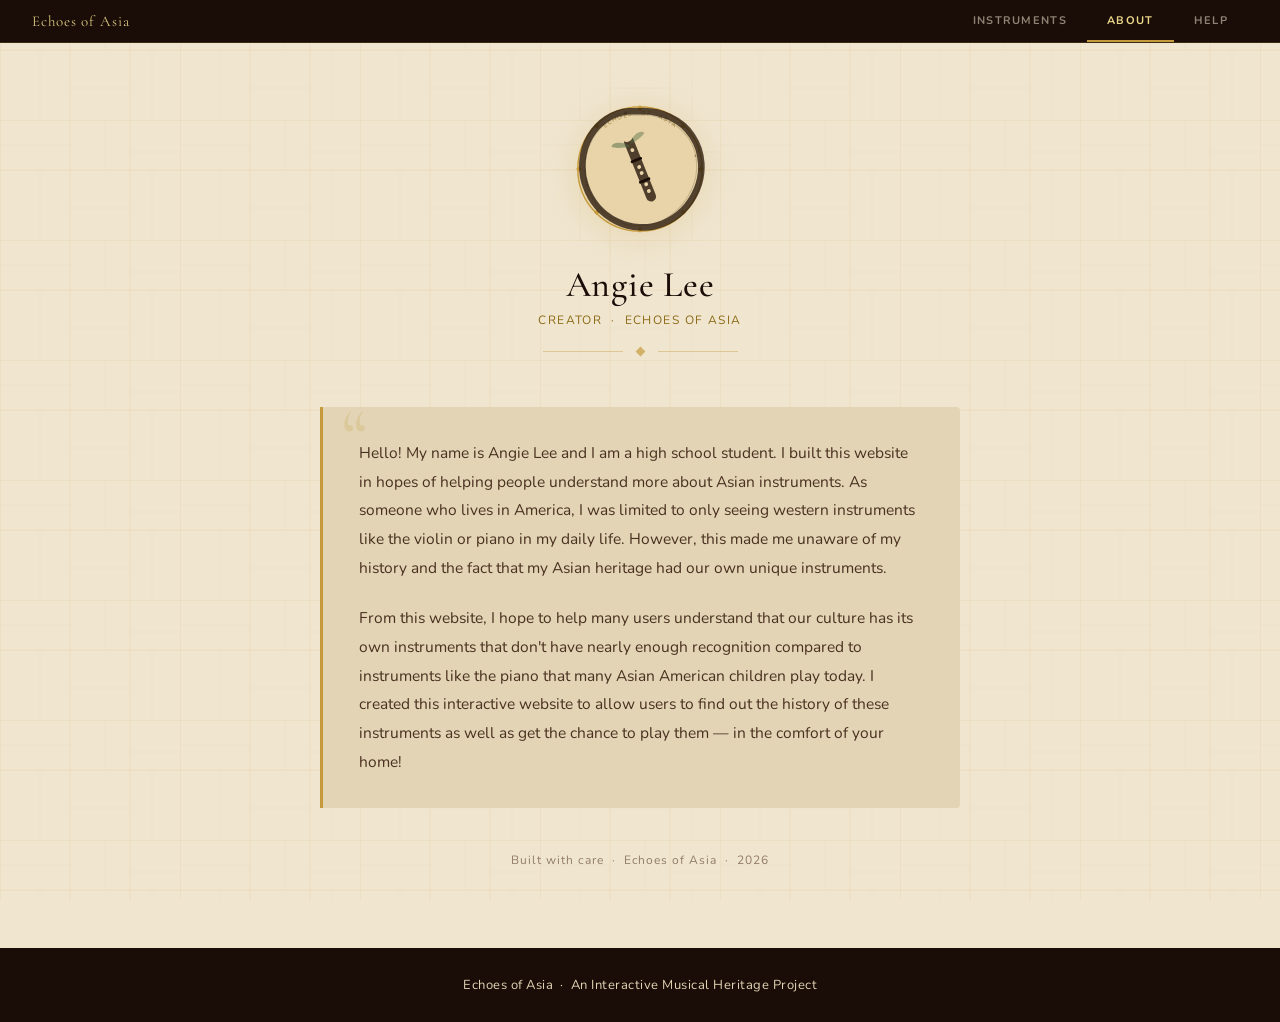
==== commit 82565c8c: "Swap xun for shakuhachi flute in ink brush logo" ====
--- a/about.html
+++ b/about.html
@@ -171,15 +171,20 @@
             <circle cx="226" cy="88"  r="1.5" opacity="0.24"/>
             <circle cx="24"  cy="149" r="2"   opacity="0.32"/>
           </g>
-          <!-- Xun silhouette -->
-          <ellipse cx="120" cy="120" rx="34" ry="38" fill="#2A1A0E" fill-opacity="0.82"/>
-          <ellipse cx="120" cy="86" rx="9" ry="8" fill="#E8D4A8"/>
-          <circle cx="101" cy="107" r="5.5" fill="#E8D4A8"/>
-          <circle cx="139" cy="107" r="5.5" fill="#E8D4A8"/>
-          <circle cx="107" cy="131" r="5"   fill="#E8D4A8"/>
-          <circle cx="133" cy="131" r="5"   fill="#E8D4A8"/>
-          <path d="M 90,114 Q 120,110 150,114" stroke="#E8D4A8" stroke-width="0.8" stroke-opacity="0.10" fill="none"/>
-          <path d="M 88,128 Q 120,124 152,128" stroke="#E8D4A8" stroke-width="0.6" stroke-opacity="0.08" fill="none"/>
+          <!-- Shakuhachi bamboo flute — diagonal woodblock silhouette -->
+          <g transform="rotate(-22, 120, 120)">
+            <rect x="111" y="57" width="18" height="126" rx="9" fill="#2A1A0E" fill-opacity="0.80"/>
+            <rect x="109" y="100" width="22" height="5" rx="2.5" fill="#1A0D07"/>
+            <rect x="109" y="140" width="22" height="5" rx="2.5" fill="#1A0D07"/>
+            <ellipse cx="120" cy="61" rx="8" ry="5" fill="#E8D4A8"/>
+            <circle cx="120" cy="83"  r="3.5" fill="#E8D4A8"/>
+            <circle cx="120" cy="116" r="3.5" fill="#E8D4A8"/>
+            <circle cx="120" cy="128" r="3.5" fill="#E8D4A8"/>
+            <circle cx="120" cy="150" r="3.5" fill="#E8D4A8"/>
+            <circle cx="120" cy="163" r="3.5" fill="#E8D4A8"/>
+            <path d="M 118,72 C 106,60 92,56 87,63 C 93,70 107,72 118,76 Z" fill="#4A6741" fill-opacity="0.50"/>
+            <path d="M 122,68 C 134,56 148,54 152,62 C 146,68 132,69 122,73 Z" fill="#4A6741" fill-opacity="0.42"/>
+          </g>
         </svg>
       </div>
       <h1 class="about-name">Angie Lee</h1>
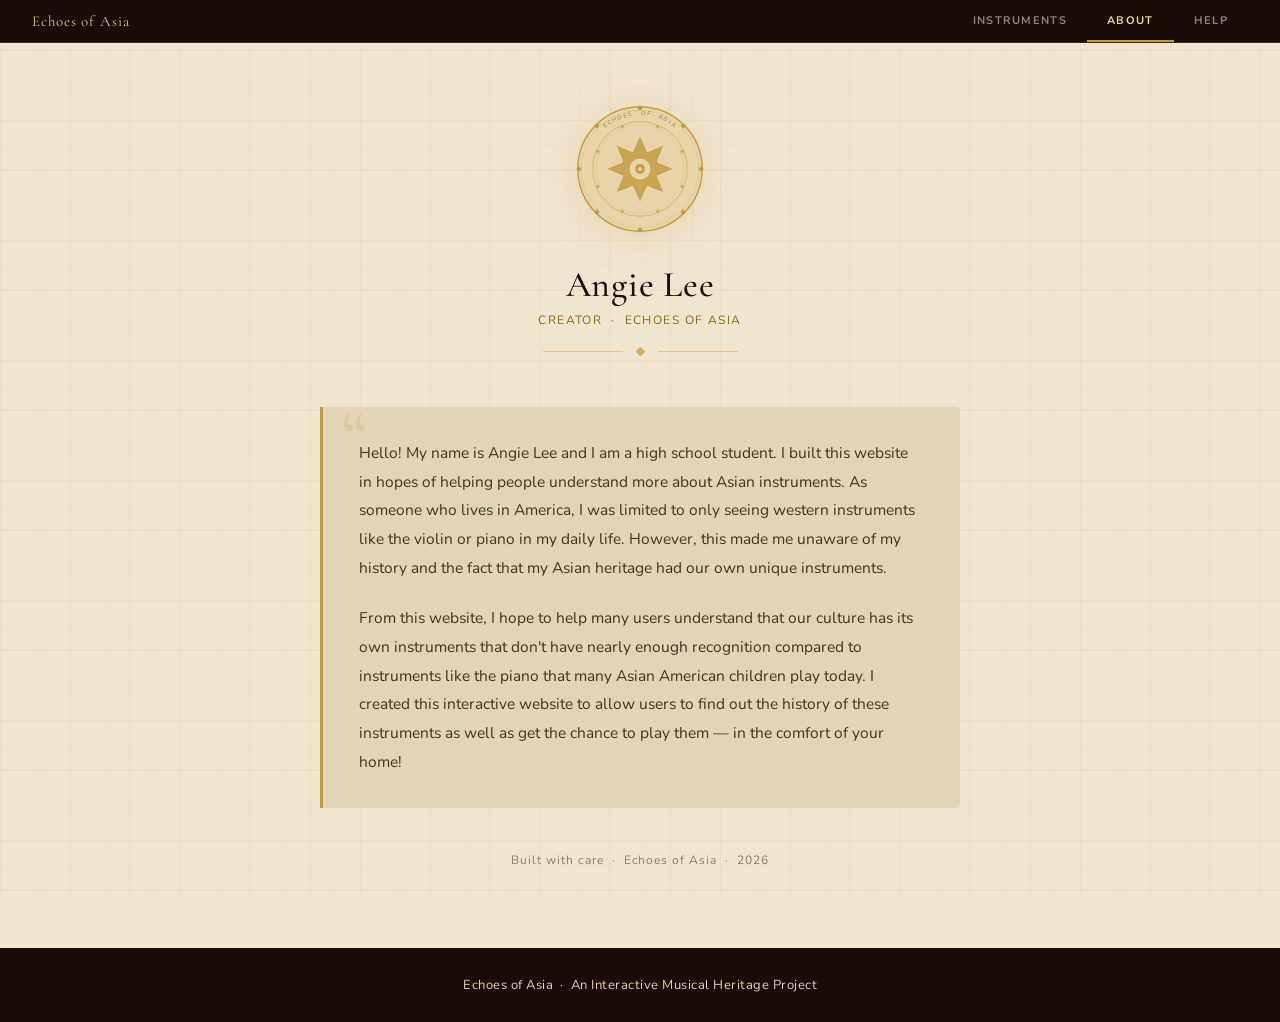
==== commit cc449ee1: "Try traditional geometric seal logo (octagram + inner band)" ====
--- a/about.html
+++ b/about.html
@@ -159,32 +159,26 @@
           <text font-family="Nunito,sans-serif" font-size="10.5" fill="#8B6914" fill-opacity="0.78" letter-spacing="2.8">
             <textPath href="#about-logo-arc" startOffset="50%" text-anchor="middle">ECHOES · OF · ASIA</textPath>
           </text>
-          <!-- Ink brush outer ring -->
-          <path d="M 120,15 C 157,13 196,30 215,60 C 235,90 236,128 223,158 C 210,188 189,208 162,219 C 135,230 103,228 77,215 C 51,202 31,179 21,150 C 11,121 14,87 29,61 C 44,35 70,17 100,15 Z" stroke="#2A1A0E" stroke-width="12" stroke-opacity="0.78" fill="none" stroke-linecap="round" stroke-linejoin="round"/>
-          <!-- Secondary inner ring for layered brush feel -->
-          <path d="M 120,22 C 154,20 190,37 208,64 C 227,91 227,129 214,157 C 201,185 181,205 155,216 C 129,227 100,225 76,213 C 52,201 34,180 25,152 C 16,124 19,91 34,65 C 49,39 74,23 102,22 Z" stroke="#2A1A0E" stroke-width="2" stroke-opacity="0.18" fill="none"/>
-          <!-- Ink splatter dots -->
-          <g fill="#2A1A0E">
-            <circle cx="94"  cy="18"  r="2.5" opacity="0.40"/>
-            <circle cx="87"  cy="24"  r="1.5" opacity="0.26"/>
-            <circle cx="221" cy="96"  r="2"   opacity="0.36"/>
-            <circle cx="226" cy="88"  r="1.5" opacity="0.24"/>
-            <circle cx="24"  cy="149" r="2"   opacity="0.32"/>
+          <!-- Inner geometric band -->
+          <circle cx="120" cy="120" r="86" stroke="#C49A3C" stroke-width="1.4" stroke-opacity="0.60"/>
+          <circle cx="120" cy="120" r="80" stroke="#C49A3C" stroke-width="0.7" stroke-opacity="0.35"/>
+          <!-- 8 inner diamonds at r=83, offset 22.5° from outer set -->
+          <g fill="#C49A3C" fill-opacity="0.70">
+            <rect transform="translate(196.7,152.1) rotate(45)" x="-2.5" y="-2.5" width="5" height="5"/>
+            <rect transform="translate(152.1,196.7) rotate(45)" x="-2.5" y="-2.5" width="5" height="5"/>
+            <rect transform="translate(87.9,196.7) rotate(45)"  x="-2.5" y="-2.5" width="5" height="5"/>
+            <rect transform="translate(43.3,152.1) rotate(45)"  x="-2.5" y="-2.5" width="5" height="5"/>
+            <rect transform="translate(43.3,87.9) rotate(45)"   x="-2.5" y="-2.5" width="5" height="5"/>
+            <rect transform="translate(87.9,43.3) rotate(45)"   x="-2.5" y="-2.5" width="5" height="5"/>
+            <rect transform="translate(152.1,43.3) rotate(45)"  x="-2.5" y="-2.5" width="5" height="5"/>
+            <rect transform="translate(196.7,87.9) rotate(45)"  x="-2.5" y="-2.5" width="5" height="5"/>
           </g>
-          <!-- Shakuhachi bamboo flute — diagonal woodblock silhouette -->
-          <g transform="rotate(-22, 120, 120)">
-            <rect x="111" y="57" width="18" height="126" rx="9" fill="#2A1A0E" fill-opacity="0.80"/>
-            <rect x="109" y="100" width="22" height="5" rx="2.5" fill="#1A0D07"/>
-            <rect x="109" y="140" width="22" height="5" rx="2.5" fill="#1A0D07"/>
-            <ellipse cx="120" cy="61" rx="8" ry="5" fill="#E8D4A8"/>
-            <circle cx="120" cy="83"  r="3.5" fill="#E8D4A8"/>
-            <circle cx="120" cy="116" r="3.5" fill="#E8D4A8"/>
-            <circle cx="120" cy="128" r="3.5" fill="#E8D4A8"/>
-            <circle cx="120" cy="150" r="3.5" fill="#E8D4A8"/>
-            <circle cx="120" cy="163" r="3.5" fill="#E8D4A8"/>
-            <path d="M 118,72 C 106,60 92,56 87,63 C 93,70 107,72 118,76 Z" fill="#4A6741" fill-opacity="0.50"/>
-            <path d="M 122,68 C 134,56 148,54 152,62 C 146,68 132,69 122,73 Z" fill="#4A6741" fill-opacity="0.42"/>
-          </g>
+          <!-- 8-pointed geometric star (khatam / octagram) -->
+          <polygon points="120,62 132.3,90.5 161,79 149.5,107.7 178,120 149.5,132.3 161,161 132.3,149.5 120,178 107.7,149.5 79,161 90.5,132.3 62,120 90.5,107.7 79,79 107.7,90.5" fill="#C49A3C" fill-opacity="0.80" stroke="#8B6914" stroke-width="0.8" stroke-opacity="0.45"/>
+          <!-- Center medallion -->
+          <circle cx="120" cy="120" r="20" fill="#E8D4A8" stroke="#C49A3C" stroke-width="1.4"/>
+          <circle cx="120" cy="120" r="9"  fill="#C49A3C" fill-opacity="0.85"/>
+          <circle cx="120" cy="120" r="3.5" fill="#E8D4A8"/>
         </svg>
       </div>
       <h1 class="about-name">Angie Lee</h1>
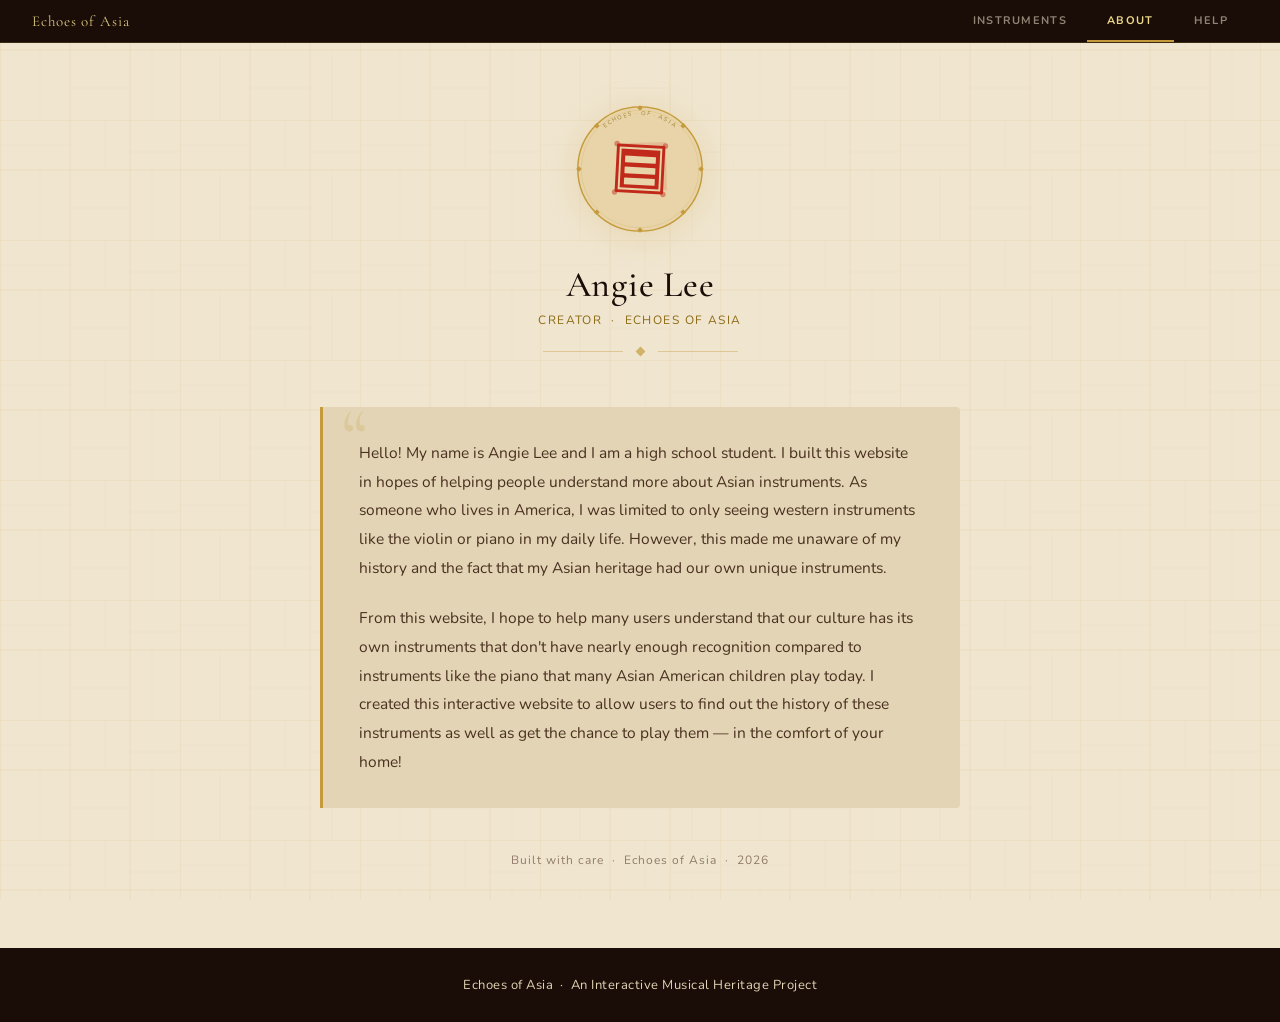
==== commit d12d2708: "Try Chinese stamp seal logo (vermillion red, tilted, three bars)" ====
--- a/about.html
+++ b/about.html
@@ -159,26 +159,22 @@
           <text font-family="Nunito,sans-serif" font-size="10.5" fill="#8B6914" fill-opacity="0.78" letter-spacing="2.8">
             <textPath href="#about-logo-arc" startOffset="50%" text-anchor="middle">ECHOES · OF · ASIA</textPath>
           </text>
-          <!-- Inner geometric band -->
-          <circle cx="120" cy="120" r="86" stroke="#C49A3C" stroke-width="1.4" stroke-opacity="0.60"/>
-          <circle cx="120" cy="120" r="80" stroke="#C49A3C" stroke-width="0.7" stroke-opacity="0.35"/>
-          <!-- 8 inner diamonds at r=83, offset 22.5° from outer set -->
-          <g fill="#C49A3C" fill-opacity="0.70">
-            <rect transform="translate(196.7,152.1) rotate(45)" x="-2.5" y="-2.5" width="5" height="5"/>
-            <rect transform="translate(152.1,196.7) rotate(45)" x="-2.5" y="-2.5" width="5" height="5"/>
-            <rect transform="translate(87.9,196.7) rotate(45)"  x="-2.5" y="-2.5" width="5" height="5"/>
-            <rect transform="translate(43.3,152.1) rotate(45)"  x="-2.5" y="-2.5" width="5" height="5"/>
-            <rect transform="translate(43.3,87.9) rotate(45)"   x="-2.5" y="-2.5" width="5" height="5"/>
-            <rect transform="translate(87.9,43.3) rotate(45)"   x="-2.5" y="-2.5" width="5" height="5"/>
-            <rect transform="translate(152.1,43.3) rotate(45)"  x="-2.5" y="-2.5" width="5" height="5"/>
-            <rect transform="translate(196.7,87.9) rotate(45)"  x="-2.5" y="-2.5" width="5" height="5"/>
+          <!-- Ghost second stamp impression -->
+          <g transform="rotate(-1.5, 120, 120) translate(4, -4)">
+            <rect x="76" y="76" width="88" height="88" rx="1" fill="#C1291A" fill-opacity="0.13"/>
           </g>
-          <!-- 8-pointed geometric star (khatam / octagram) -->
-          <polygon points="120,62 132.3,90.5 161,79 149.5,107.7 178,120 149.5,132.3 161,161 132.3,149.5 120,178 107.7,149.5 79,161 90.5,132.3 62,120 90.5,107.7 79,79 107.7,90.5" fill="#C49A3C" fill-opacity="0.80" stroke="#8B6914" stroke-width="0.8" stroke-opacity="0.45"/>
-          <!-- Center medallion -->
-          <circle cx="120" cy="120" r="20" fill="#E8D4A8" stroke="#C49A3C" stroke-width="1.4"/>
-          <circle cx="120" cy="120" r="9"  fill="#C49A3C" fill-opacity="0.85"/>
-          <circle cx="120" cy="120" r="3.5" fill="#E8D4A8"/>
+          <!-- Chinese stamp seal — 3° tilt for hand-applied feel -->
+          <g transform="rotate(3, 120, 120)">
+            <rect x="76" y="76" width="88" height="88" rx="2" fill="#C1291A"/>
+            <circle cx="76"  cy="76"  r="5" fill="#C1291A" fill-opacity="0.45"/>
+            <circle cx="164" cy="76"  r="5" fill="#C1291A" fill-opacity="0.45"/>
+            <circle cx="164" cy="164" r="5" fill="#C1291A" fill-opacity="0.45"/>
+            <circle cx="76"  cy="164" r="5" fill="#C1291A" fill-opacity="0.45"/>
+            <rect x="83" y="83" width="74" height="74" fill="none" stroke="#E8D4A8" stroke-width="3.5"/>
+            <rect x="92" y="97"  width="56" height="12" rx="1" fill="#E8D4A8"/>
+            <rect x="92" y="117" width="56" height="12" rx="1" fill="#E8D4A8"/>
+            <rect x="92" y="137" width="56" height="12" rx="1" fill="#E8D4A8"/>
+          </g>
         </svg>
       </div>
       <h1 class="about-name">Angie Lee</h1>
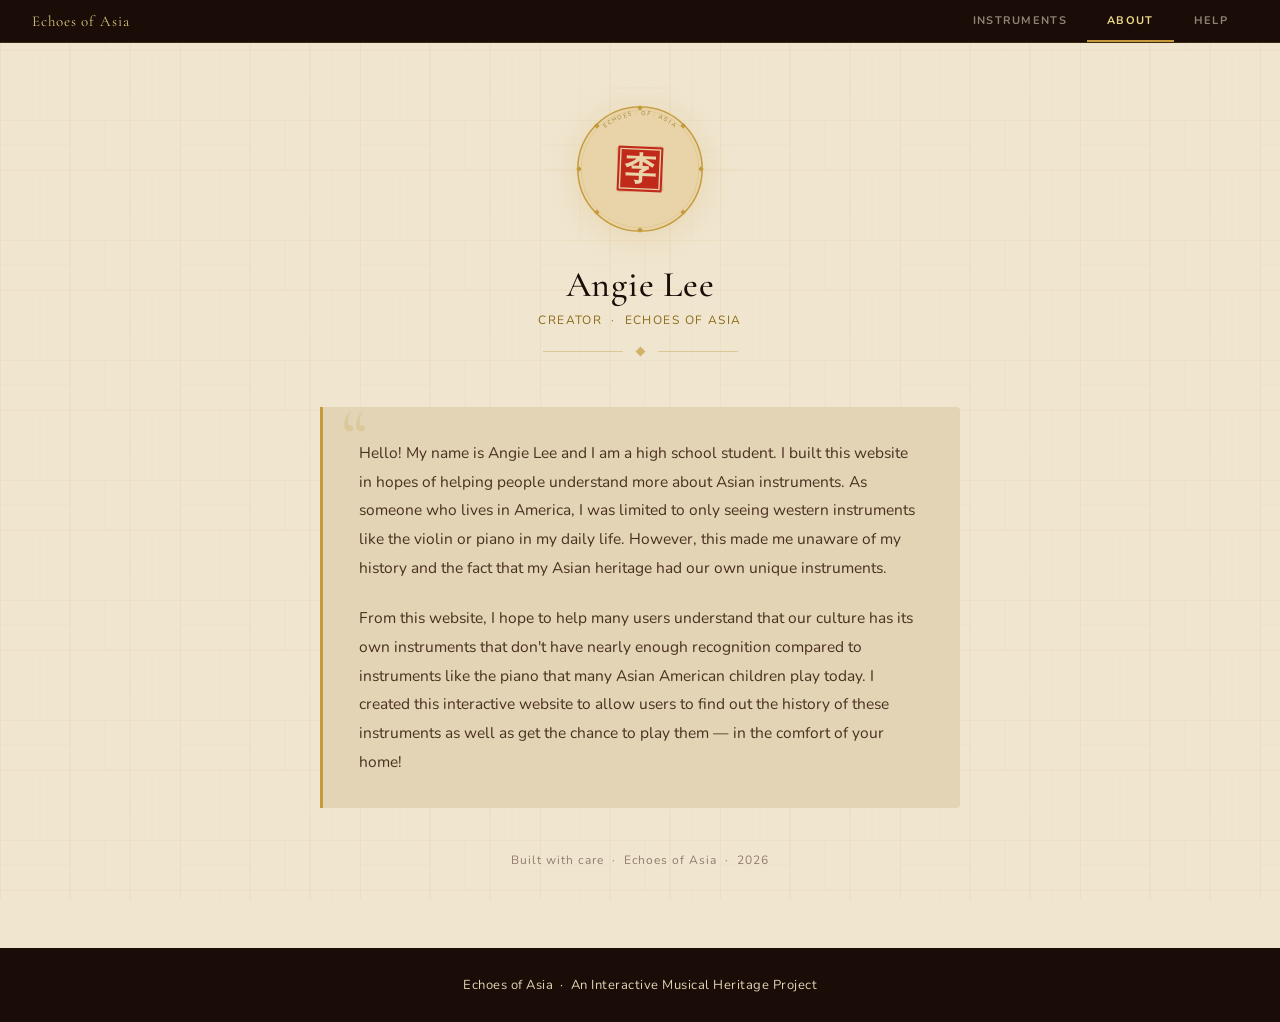
==== commit f921f7f2: "Chinese chop seal logo: red square with carved 李 character" ====
--- a/about.html
+++ b/about.html
@@ -159,21 +159,17 @@
           <text font-family="Nunito,sans-serif" font-size="10.5" fill="#8B6914" fill-opacity="0.78" letter-spacing="2.8">
             <textPath href="#about-logo-arc" startOffset="50%" text-anchor="middle">ECHOES · OF · ASIA</textPath>
           </text>
-          <!-- Ghost second stamp impression -->
-          <g transform="rotate(-1.5, 120, 120) translate(4, -4)">
-            <rect x="76" y="76" width="88" height="88" rx="1" fill="#C1291A" fill-opacity="0.13"/>
+          <!-- Faint ghost impression -->
+          <g transform="rotate(-2, 120, 120)">
+            <rect x="79" y="79" width="82" height="82" rx="1" fill="#C1291A" fill-opacity="0.18"/>
           </g>
-          <!-- Chinese stamp seal — 3° tilt for hand-applied feel -->
-          <g transform="rotate(3, 120, 120)">
-            <rect x="76" y="76" width="88" height="88" rx="2" fill="#C1291A"/>
-            <circle cx="76"  cy="76"  r="5" fill="#C1291A" fill-opacity="0.45"/>
-            <circle cx="164" cy="76"  r="5" fill="#C1291A" fill-opacity="0.45"/>
-            <circle cx="164" cy="164" r="5" fill="#C1291A" fill-opacity="0.45"/>
-            <circle cx="76"  cy="164" r="5" fill="#C1291A" fill-opacity="0.45"/>
-            <rect x="83" y="83" width="74" height="74" fill="none" stroke="#E8D4A8" stroke-width="3.5"/>
-            <rect x="92" y="97"  width="56" height="12" rx="1" fill="#E8D4A8"/>
-            <rect x="92" y="117" width="56" height="12" rx="1" fill="#E8D4A8"/>
-            <rect x="92" y="137" width="56" height="12" rx="1" fill="#E8D4A8"/>
+          <!-- Red chop seal -->
+          <g transform="rotate(2.5, 120, 120)">
+            <rect x="79" y="79" width="82" height="82" rx="2" fill="#C1291A"/>
+            <rect x="84" y="84" width="72" height="72" fill="none" stroke="#E8D4A8" stroke-width="2.5"/>
+            <text x="120" y="120" dominant-baseline="central" text-anchor="middle"
+              font-family="'STKaiti','KaiTi','Noto Serif CJK SC','AR PL UKai CN',serif"
+              font-size="58" font-weight="bold" fill="#E8D4A8">李</text>
           </g>
         </svg>
       </div>
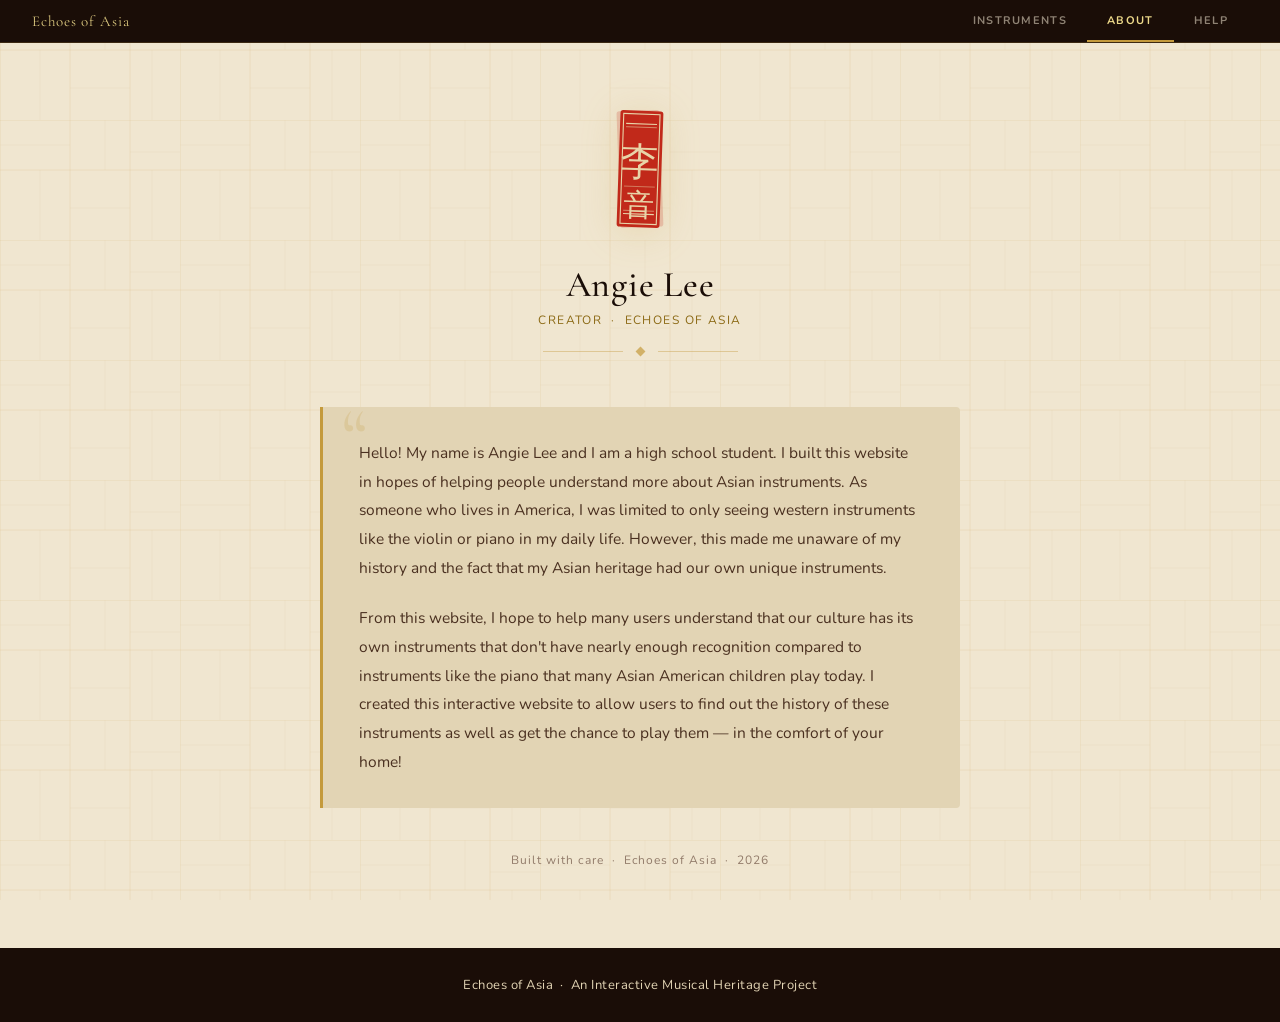
==== commit a4054267: "Logo: full elongated wood chop seal (李音), no circular frame" ====
--- a/about.html
+++ b/about.html
@@ -137,39 +137,26 @@
     <!-- HERO -->
     <div class="about-hero">
       <div class="about-logo-wrap">
-        <svg class="about-logo-mark" viewBox="0 0 240 240" fill="none" xmlns="http://www.w3.org/2000/svg" aria-label="Echoes of Asia">
-          <defs><path id="about-logo-arc" d="M 22,120 A 98,98 0 0 1 218,120"/></defs>
-          <!-- Parchment fill -->
-          <circle cx="120" cy="120" r="115" fill="#E8D4A8"/>
-          <!-- Double border -->
-          <circle cx="120" cy="120" r="113" stroke="#C49A3C" stroke-width="2.5"/>
-          <circle cx="120" cy="120" r="107" stroke="#C49A3C" stroke-width="0.7" stroke-opacity="0.5"/>
-          <!-- 8 diamond marks -->
-          <g fill="#C49A3C">
-            <rect transform="translate(120,9) rotate(45)"       x="-3.5" y="-3.5" width="7" height="7"/>
-            <rect transform="translate(198.5,41.5) rotate(45)"  x="-3.5" y="-3.5" width="7" height="7"/>
-            <rect transform="translate(231,120) rotate(45)"     x="-3.5" y="-3.5" width="7" height="7"/>
-            <rect transform="translate(198.5,198.5) rotate(45)" x="-3.5" y="-3.5" width="7" height="7"/>
-            <rect transform="translate(120,231) rotate(45)"     x="-3.5" y="-3.5" width="7" height="7"/>
-            <rect transform="translate(41.5,198.5) rotate(45)"  x="-3.5" y="-3.5" width="7" height="7"/>
-            <rect transform="translate(9,120) rotate(45)"       x="-3.5" y="-3.5" width="7" height="7"/>
-            <rect transform="translate(41.5,41.5) rotate(45)"   x="-3.5" y="-3.5" width="7" height="7"/>
+        <svg class="about-logo-mark" viewBox="0 0 240 240" fill="none" xmlns="http://www.w3.org/2000/svg" aria-label="Echoes of Asia — 李音 seal">
+          <!-- Ghost impression -->
+          <g transform="rotate(-2, 117, 123)">
+            <rect x="81" y="14" width="78" height="212" rx="5" fill="#C1291A" fill-opacity="0.20"/>
           </g>
-          <!-- Arced name text -->
-          <text font-family="Nunito,sans-serif" font-size="10.5" fill="#8B6914" fill-opacity="0.78" letter-spacing="2.8">
-            <textPath href="#about-logo-arc" startOffset="50%" text-anchor="middle">ECHOES · OF · ASIA</textPath>
-          </text>
-          <!-- Faint ghost impression -->
-          <g transform="rotate(-2, 120, 120)">
-            <rect x="79" y="79" width="82" height="82" rx="1" fill="#C1291A" fill-opacity="0.18"/>
-          </g>
-          <!-- Red chop seal -->
-          <g transform="rotate(2.5, 120, 120)">
-            <rect x="79" y="79" width="82" height="82" rx="2" fill="#C1291A"/>
-            <rect x="84" y="84" width="72" height="72" fill="none" stroke="#E8D4A8" stroke-width="2.5"/>
-            <text x="120" y="120" dominant-baseline="central" text-anchor="middle"
-              font-family="'STKaiti','KaiTi','Noto Serif CJK SC','AR PL UKai CN',serif"
-              font-size="58" font-weight="bold" fill="#E8D4A8">李</text>
+          <!-- Elongated wood chop seal -->
+          <g transform="rotate(2, 120, 120)">
+            <rect x="81" y="14" width="78" height="212" rx="5" fill="#C1291A"/>
+            <rect x="87" y="20" width="66" height="200" fill="none" stroke="#E8D4A8" stroke-width="2"/>
+            <line x1="92" y1="38" x2="148" y2="38" stroke="#E8D4A8" stroke-width="2"/>
+            <line x1="92" y1="44" x2="148" y2="44" stroke="#E8D4A8" stroke-width="1"/>
+            <text x="120" y="107" dominant-baseline="central" text-anchor="middle"
+              font-family="'STKaiti','KaiTi','Noto Serif CJK SC',serif"
+              font-size="70" fill="#E8D4A8">李</text>
+            <line x1="92" y1="152" x2="148" y2="152" stroke="#E8D4A8" stroke-width="1.4" stroke-opacity="0.6"/>
+            <text x="120" y="186" dominant-baseline="central" text-anchor="middle"
+              font-family="'STKaiti','KaiTi','Noto Serif CJK SC',serif"
+              font-size="56" fill="#E8D4A8">音</text>
+            <line x1="92" y1="196" x2="148" y2="196" stroke="#E8D4A8" stroke-width="1"/>
+            <line x1="92" y1="202" x2="148" y2="202" stroke="#E8D4A8" stroke-width="2"/>
           </g>
         </svg>
       </div>
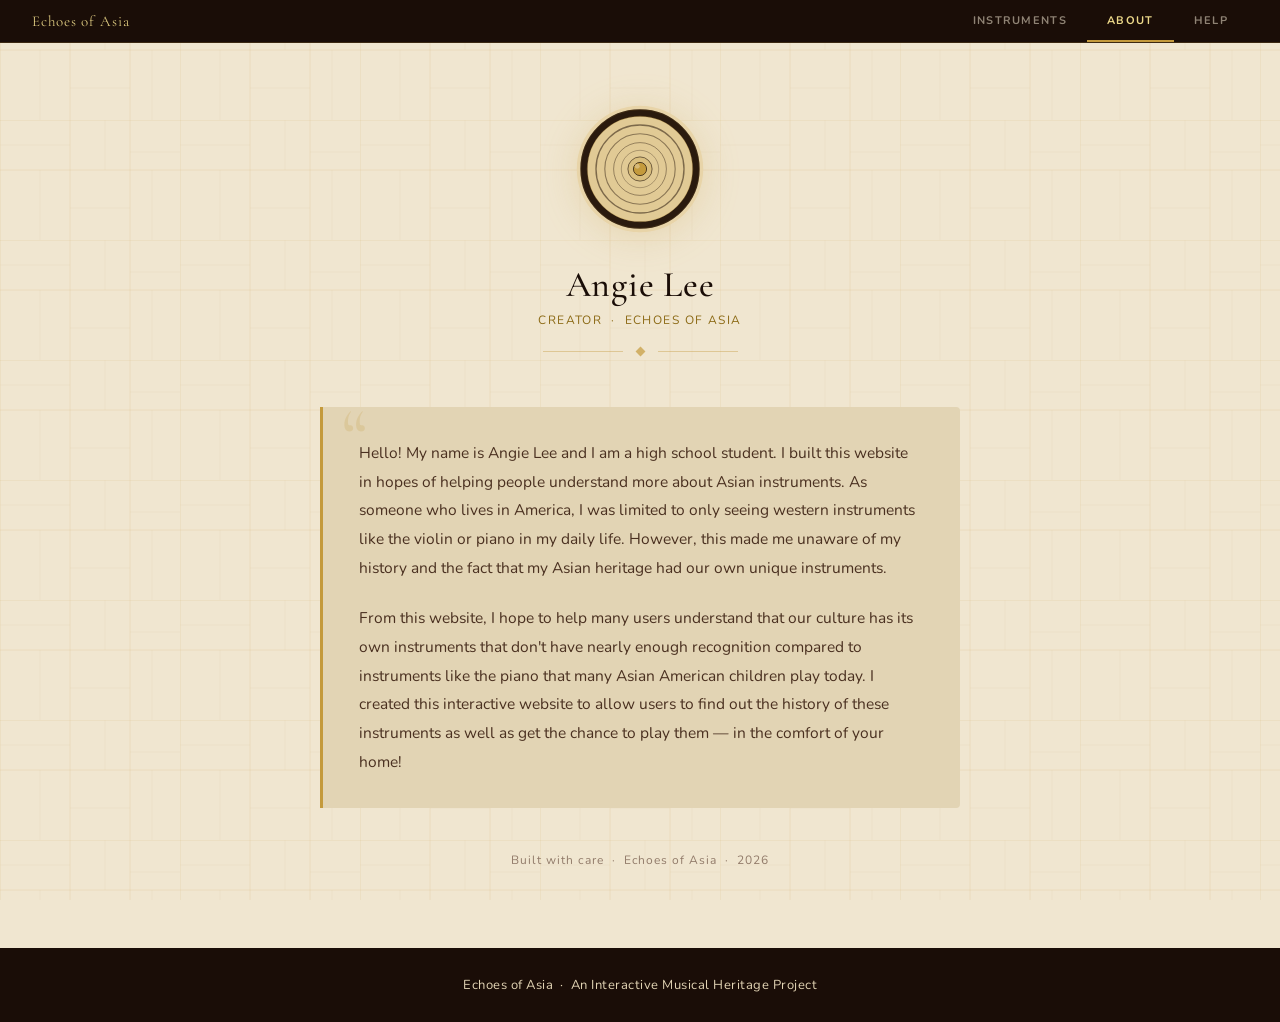
==== commit b6c41b9a: "Logo: kkwaenggwari gong — thick rim, concentric rings, center boss" ====
--- a/about.html
+++ b/about.html
@@ -138,26 +138,24 @@
     <div class="about-hero">
       <div class="about-logo-wrap">
         <svg class="about-logo-mark" viewBox="0 0 240 240" fill="none" xmlns="http://www.w3.org/2000/svg" aria-label="Echoes of Asia — 李音 seal">
-          <!-- Ghost impression -->
-          <g transform="rotate(-2, 117, 123)">
-            <rect x="81" y="14" width="78" height="212" rx="5" fill="#C1291A" fill-opacity="0.20"/>
-          </g>
-          <!-- Elongated wood chop seal -->
-          <g transform="rotate(2, 120, 120)">
-            <rect x="81" y="14" width="78" height="212" rx="5" fill="#C1291A"/>
-            <rect x="87" y="20" width="66" height="200" fill="none" stroke="#E8D4A8" stroke-width="2"/>
-            <line x1="92" y1="38" x2="148" y2="38" stroke="#E8D4A8" stroke-width="2"/>
-            <line x1="92" y1="44" x2="148" y2="44" stroke="#E8D4A8" stroke-width="1"/>
-            <text x="120" y="107" dominant-baseline="central" text-anchor="middle"
-              font-family="'STKaiti','KaiTi','Noto Serif CJK SC',serif"
-              font-size="70" fill="#E8D4A8">李</text>
-            <line x1="92" y1="152" x2="148" y2="152" stroke="#E8D4A8" stroke-width="1.4" stroke-opacity="0.6"/>
-            <text x="120" y="186" dominant-baseline="central" text-anchor="middle"
-              font-family="'STKaiti','KaiTi','Noto Serif CJK SC',serif"
-              font-size="56" fill="#E8D4A8">音</text>
-            <line x1="92" y1="196" x2="148" y2="196" stroke="#E8D4A8" stroke-width="1"/>
-            <line x1="92" y1="202" x2="148" y2="202" stroke="#E8D4A8" stroke-width="2"/>
-          </g>
+          <!-- Parchment background -->
+          <circle cx="120" cy="120" r="115" fill="#E8D4A8"/>
+          <!-- Gong face -->
+          <circle cx="120" cy="120" r="96" fill="#C49A3C" fill-opacity="0.18"/>
+          <!-- Thick outer rim -->
+          <circle cx="120" cy="120" r="102" stroke="#2A1A0E" stroke-width="13" fill="none"/>
+          <!-- Rim edge highlights -->
+          <circle cx="120" cy="120" r="96"  stroke="#C49A3C" stroke-width="1"   fill="none" stroke-opacity="0.50"/>
+          <circle cx="120" cy="120" r="108" stroke="#C49A3C" stroke-width="0.8" fill="none" stroke-opacity="0.30"/>
+          <!-- Concentric rings -->
+          <circle cx="120" cy="120" r="80" stroke="#2A1A0E" stroke-width="2.5" fill="none" stroke-opacity="0.55"/>
+          <circle cx="120" cy="120" r="64" stroke="#2A1A0E" stroke-width="2.0" fill="none" stroke-opacity="0.48"/>
+          <circle cx="120" cy="120" r="48" stroke="#2A1A0E" stroke-width="1.8" fill="none" stroke-opacity="0.42"/>
+          <circle cx="120" cy="120" r="34" stroke="#2A1A0E" stroke-width="1.5" fill="none" stroke-opacity="0.36"/>
+          <!-- Center boss -->
+          <circle cx="120" cy="120" r="22" fill="#C49A3C" fill-opacity="0.25" stroke="#2A1A0E" stroke-width="1.8" stroke-opacity="0.6"/>
+          <circle cx="120" cy="120" r="12" fill="#C49A3C" stroke="#2A1A0E" stroke-width="1.4"/>
+          <circle cx="115" cy="115" r="4.5" fill="#E8D4A8" fill-opacity="0.55"/>
         </svg>
       </div>
       <h1 class="about-name">Angie Lee</h1>
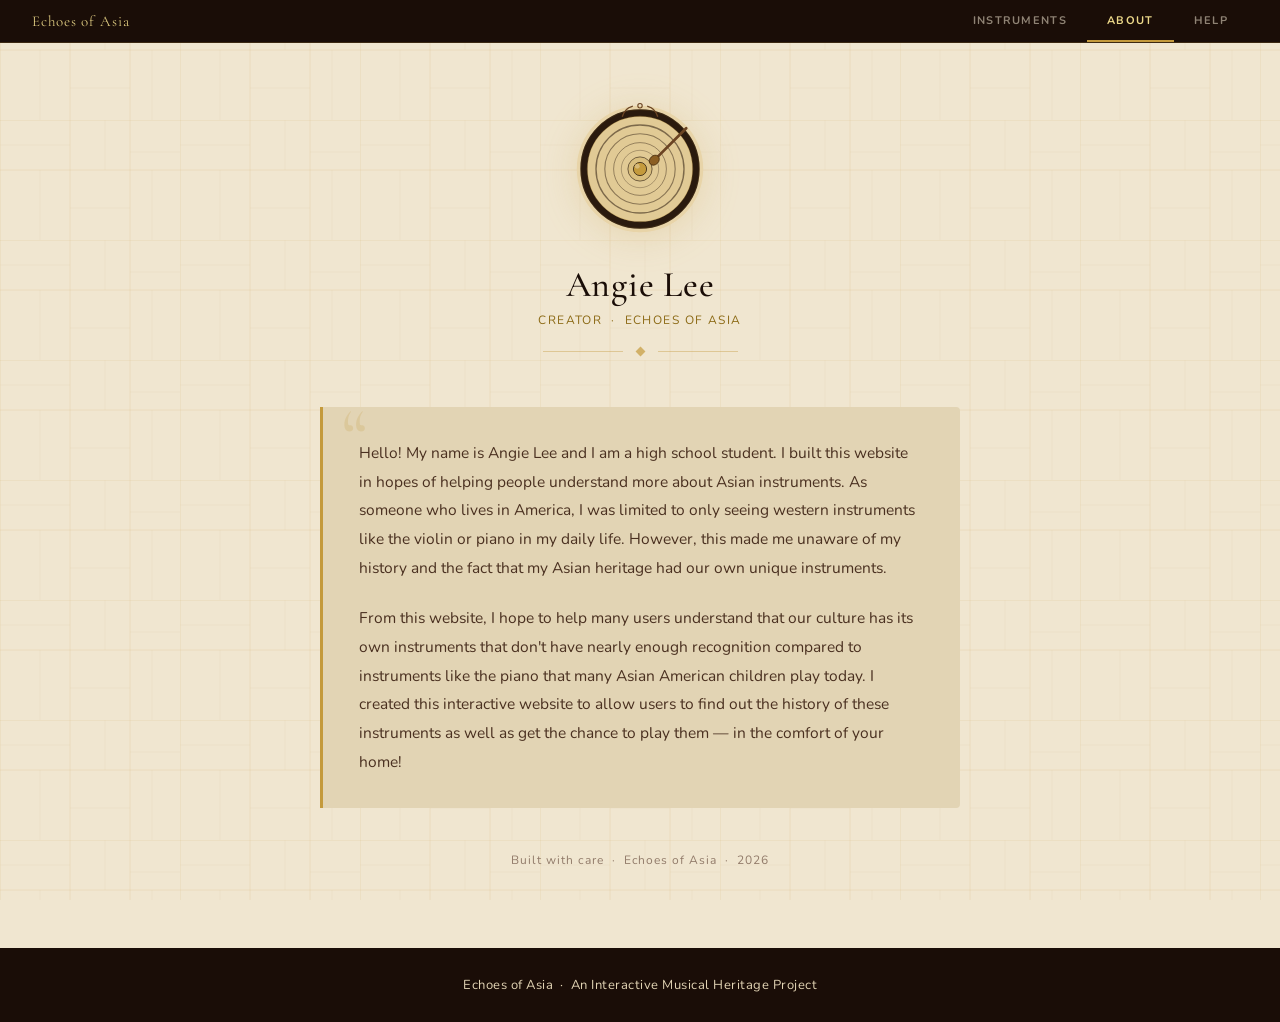
==== commit 4b78d0d4: "Add mallet and hanging cords to gong logo for recognizability Co-Authored-By: Claude Sonnet 4.6 <nor" ====
--- a/about.html
+++ b/about.html
@@ -156,6 +156,13 @@
           <circle cx="120" cy="120" r="22" fill="#C49A3C" fill-opacity="0.25" stroke="#2A1A0E" stroke-width="1.8" stroke-opacity="0.6"/>
           <circle cx="120" cy="120" r="12" fill="#C49A3C" stroke="#2A1A0E" stroke-width="1.4"/>
           <circle cx="115" cy="115" r="4.5" fill="#E8D4A8" fill-opacity="0.55"/>
+          <!-- Hanging cords -->
+          <path d="M 88,24 Q 92,10 106,6"  stroke="#6B4423" stroke-width="2.5" fill="none" stroke-linecap="round"/>
+          <path d="M 152,24 Q 148,10 134,6" stroke="#6B4423" stroke-width="2.5" fill="none" stroke-linecap="round"/>
+          <circle cx="120" cy="5" r="4" fill="none" stroke="#6B4423" stroke-width="2"/>
+          <!-- Mallet (chae) -->
+          <line x1="204" y1="46" x2="152" y2="98" stroke="#6B4423" stroke-width="5" stroke-linecap="round"/>
+          <ellipse cx="146" cy="104" rx="10" ry="8" fill="#8B5E23" stroke="#4A2E0E" stroke-width="1.5" transform="rotate(-45,146,104)"/>
         </svg>
       </div>
       <h1 class="about-name">Angie Lee</h1>
